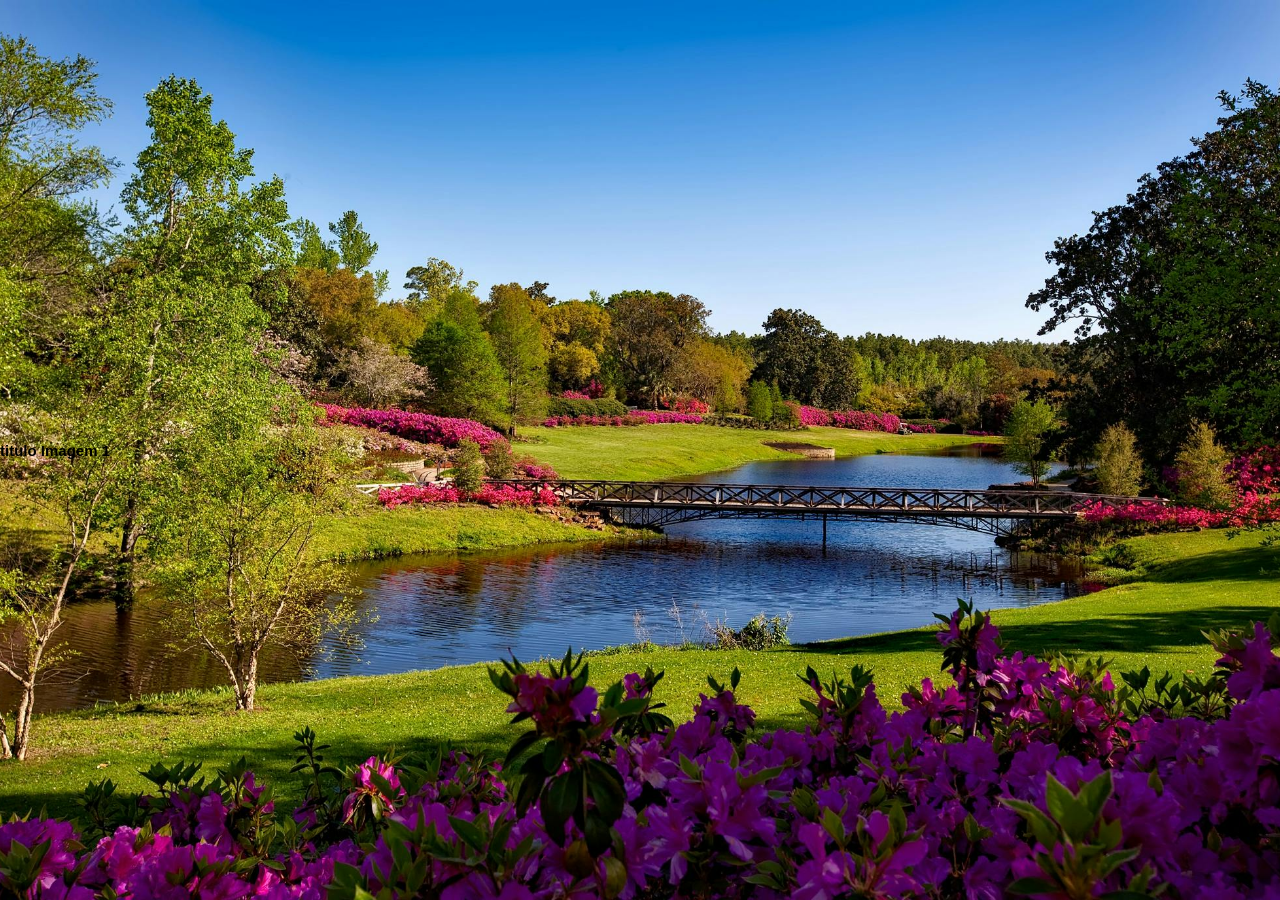
==== index.html @ f1654d4d "primeiras configs" ====
<!doctype html>
<html lang="pt-br">
    <head>
        <meta charset="UTF-8"/>
        <meta name="viewport" content="width=device-width, initial-scale=1.0" />
        <title>slide e arcodeão projeto</title>

        <link rel="stylesheet" href="./src/css/reset.css" />
        <link rel="stylesheet" href="./src/css/style.css" />
    </head>

    <body>
        <div class="imagens-slider">
            <a href="#" id="back-arrow" class="back-arrow opacity" alt="back arrow">
                <img class="arrow-img" src="./src/imagens/arrow.png"/>
            </a>

            <div class="slide slide-spring show">
                    <h2 class="title"> titulo Imagem 1</h2>
            </div>

            <div class="slide slide-summer">
                    <h2 class="title"> titulo Imagem 2</h2>
            </div>

            <div class="slide slide-autumn">
                    <h2 class="title"> titulo Imagem 3</h2>
            </div>

            <div class="slide slide-winter">
                <h2 class="title"> titulo Imagem 4</h2>
            </div>

            <a href="#" id="forward-arrow" class="forward-arrow opacity" alt="forward arrow">
                <img class="arrow-img" src="./src/imagens/arrow.png"/>
            </a>
        </div>

        <script type="texr/javascript" src="./src/js/app.js"></script>

    </body>
</html>
---- src/css/style.css ----
.imagens-slider{
    position: relative;
    height: 100vh;
    display:flex;
    align-items: center;
}

.imagens-slider .slide{
    background-repeat: no-repeat;
    background-size: cover;
    background-position: center;
    width: 100%;
    height: 100%;
    position: absolute;
    opacity: 0;
    transition: 0.5s ease-out;
    display:flex;
    align-items: center;
}

.imagens-slider .slide.show{
    opacity: 1;
}

.slide-spring{
    background-image: url(../imagens/spring.jpg);
}

.slide-autumn{
    background-image: url(../imagens/autumn.jpg);
}

.slide-summer{
    background-image: url(../imagens/summer.jpg);
}

.slide-winter{
    background-image: url(../imagens/winter.jpg);
}
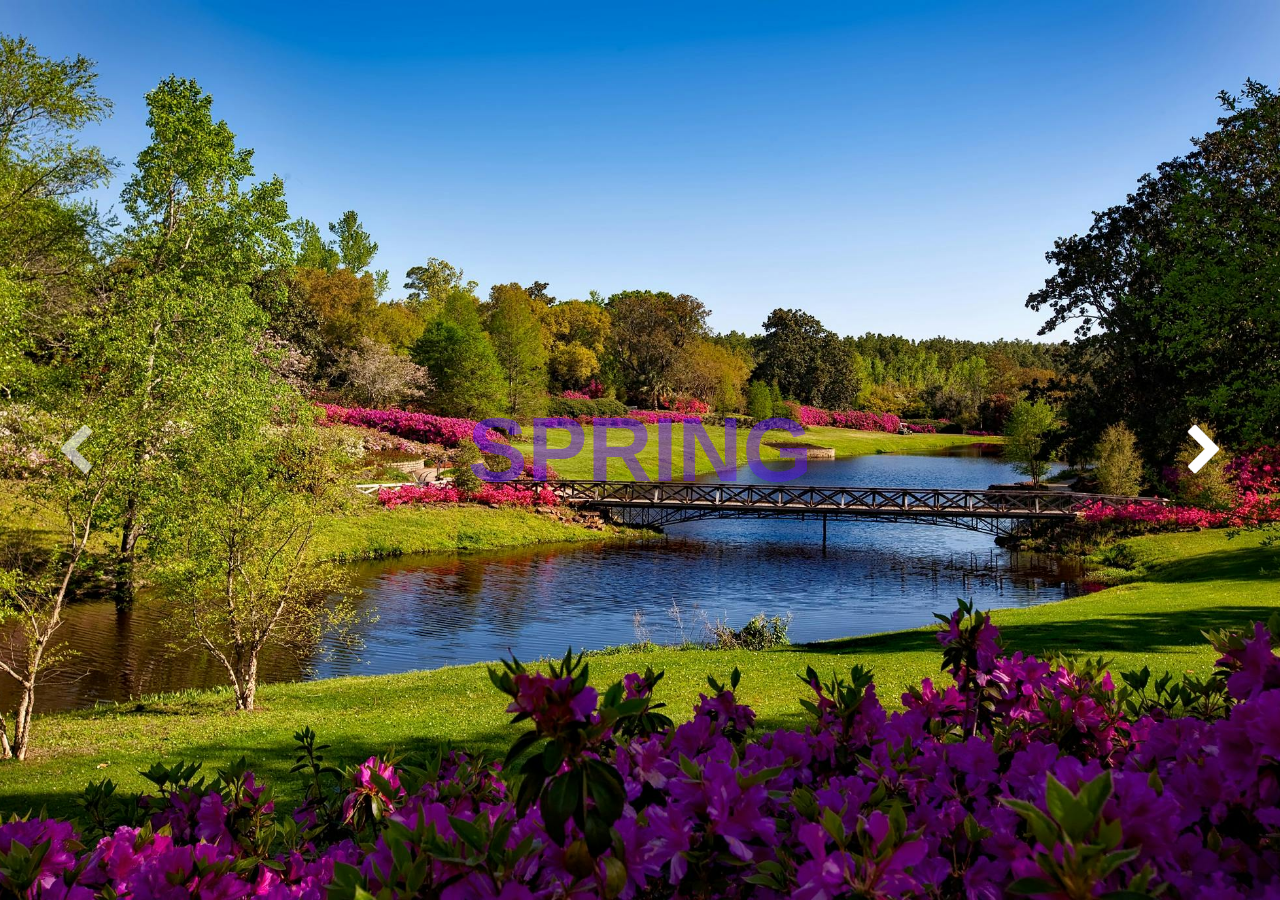
==== commit 11224199: "funcao slide funcionando" ====
--- a/index.html
+++ b/index.html
@@ -12,31 +12,31 @@
     <body>
         <div class="imagens-slider">
             <a href="#" id="back-arrow" class="back-arrow opacity" alt="back arrow">
-                <img class="arrow-img" src="./src/imagens/arrow.png"/>
+                <img class="arrow-img" src="./src/icons/arrow.png"/>
             </a>
 
             <div class="slide slide-spring show">
-                    <h2 class="title"> titulo Imagem 1</h2>
+                    <h2 class="title"> SPRING </h2>
             </div>
 
             <div class="slide slide-summer">
-                    <h2 class="title"> titulo Imagem 2</h2>
+                    <h2 class="title"> SUMMER </h2>
             </div>
 
             <div class="slide slide-autumn">
-                    <h2 class="title"> titulo Imagem 3</h2>
+                    <h2 class="title"> AUTUMN </h2>
             </div>
 
             <div class="slide slide-winter">
-                <h2 class="title"> titulo Imagem 4</h2>
+                <h2 class="title"> WINTER </h2>
             </div>
 
-            <a href="#" id="forward-arrow" class="forward-arrow opacity" alt="forward arrow">
-                <img class="arrow-img" src="./src/imagens/arrow.png"/>
+            <a href="#" id="forward-arrow" class="forward-arrow" alt="forward arrow">
+                <img class="arrow-img" src="./src/icons/arrow.png"/>
             </a>
         </div>
 
-        <script type="texr/javascript" src="./src/js/app.js"></script>
+        <script type="text/javascript" src="./src/js/app.js"></script>
 
     </body>
 </html>
--- a/src/css/style.css
+++ b/src/css/style.css
@@ -16,6 +16,7 @@
     transition: 0.5s ease-out;
     display:flex;
     align-items: center;
+    justify-content: center;
 }
 
 .imagens-slider .slide.show{
@@ -36,4 +37,35 @@
 
 .slide-winter{
     background-image: url(../imagens/winter.jpg);
+}
+
+.back-arrow, .forward-arrow{
+    position: absolute;
+    z-index: 1;
+}
+
+.back-arrow{
+    left: 4%;
+    transform: rotateY(180deg);
+    color: white;
+}
+
+.forward-arrow{
+    right: 4%;
+}
+
+.back-arrow .arrow-img, .forward-arrow .arrow-img{
+    width:50px;
+    height:50px;
+}
+
+.opacity{
+    opacity: 0.6;
+    cursor: default;
+}
+
+h2{
+    text-align: center;
+    color: #51F7 ;
+    font-size: 90px;
 }
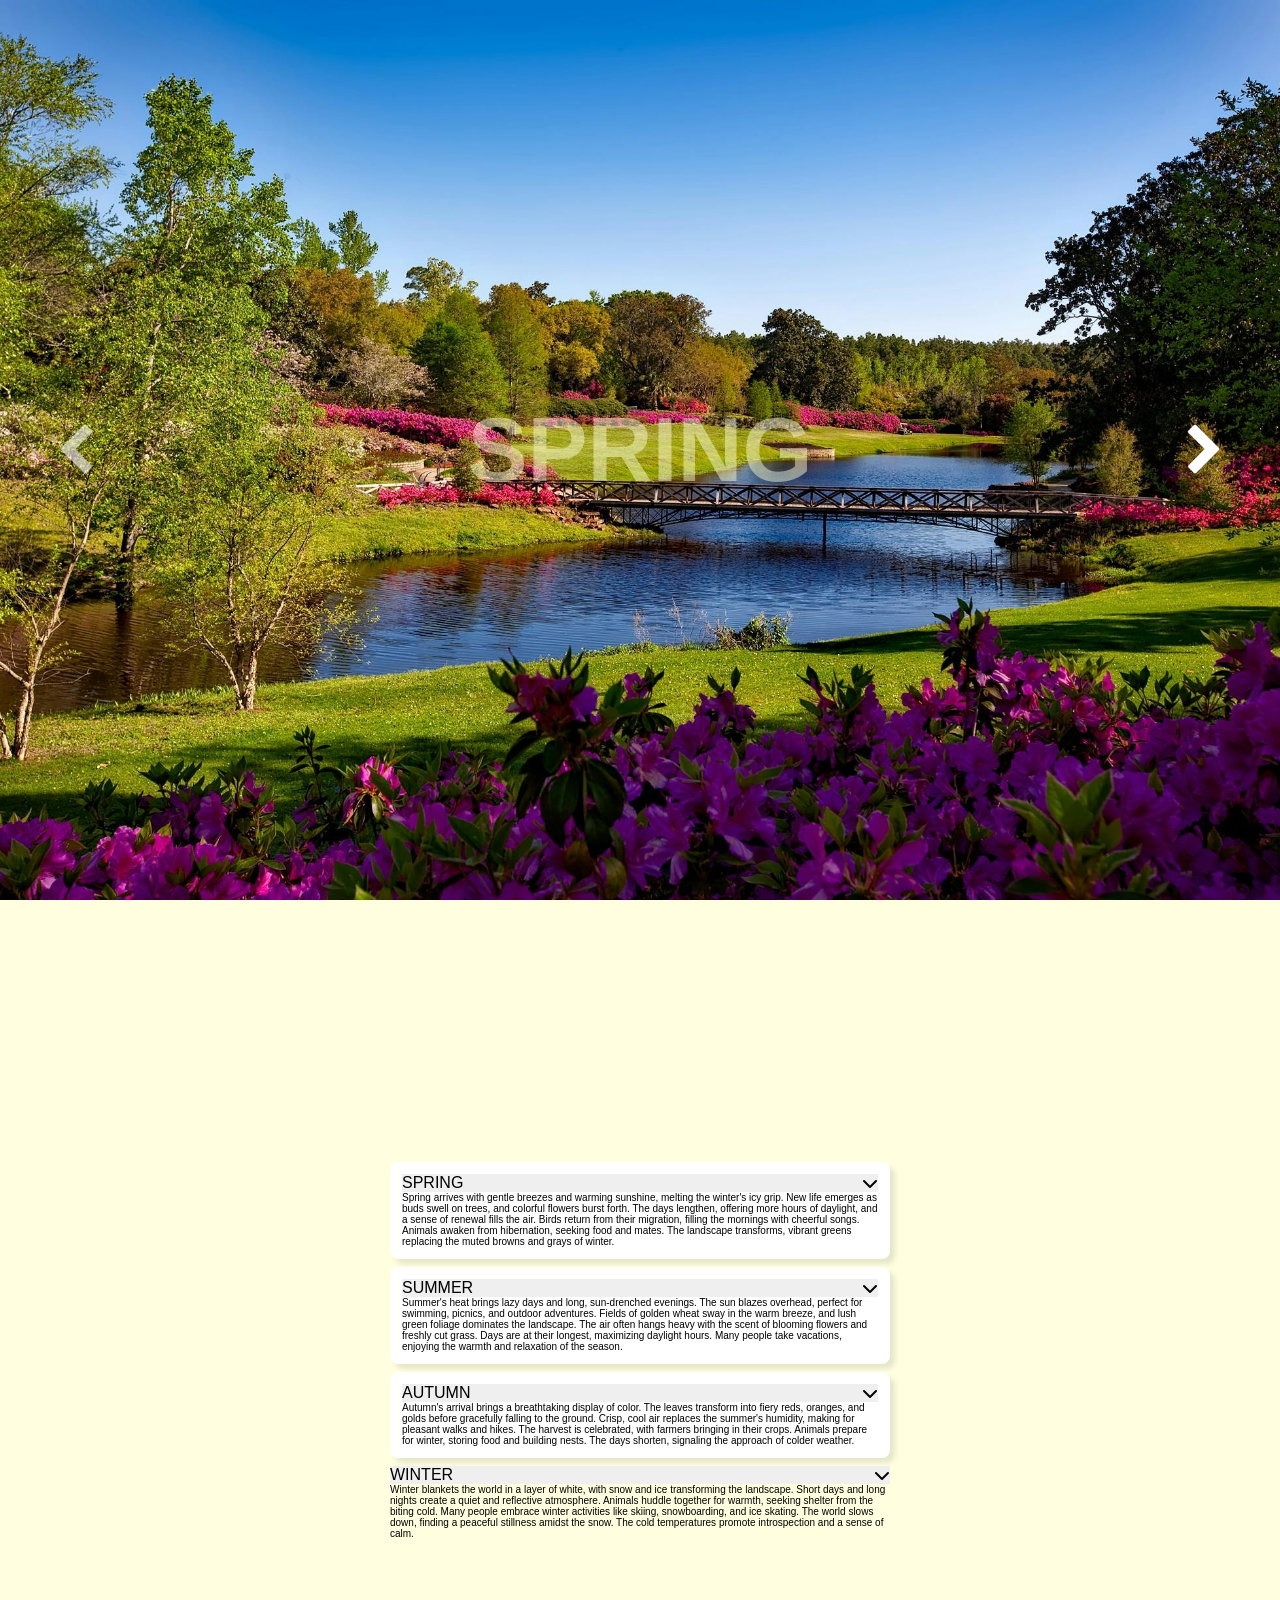
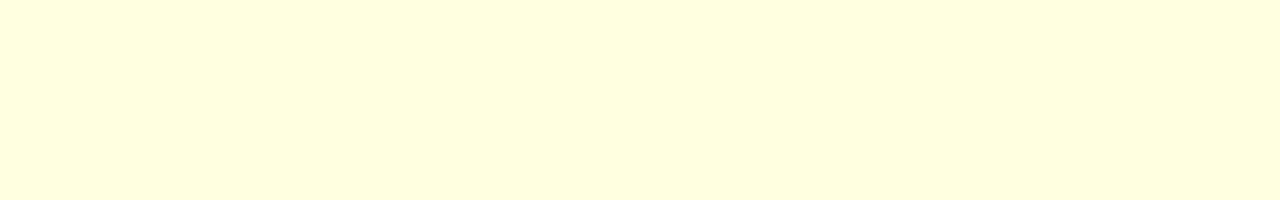
==== commit bc2be607: "arcodeao html e css" ====
--- a/index.html
+++ b/index.html
@@ -4,6 +4,7 @@
         <meta charset="UTF-8"/>
         <meta name="viewport" content="width=device-width, initial-scale=1.0" />
         <title>slide e arcodeão projeto</title>
+        <link rel="stylesheet" href="https://cdnjs.cloudflare.com/ajax/libs/font-awesome/6.7.2/css/all.min.css" integrity="sha512-Evv84Mr4kqVGRNSgIGL/F/aIDqQb7xQ2vcrdIwxfjThSH8CSR7PBEakCr51Ck+w+/U6swU2Im1vVX0SVk9ABhg==" crossorigin="anonymous" referrerpolicy="no-referrer" />
 
         <link rel="stylesheet" href="./src/css/reset.css" />
         <link rel="stylesheet" href="./src/css/style.css" />
@@ -16,19 +17,19 @@
             </a>
 
             <div class="slide slide-spring show">
-                    <h2 class="title"> SPRING </h2>
+                    <strong><h2 class="title"> SPRING </h2></strong>
             </div>
 
             <div class="slide slide-summer">
-                    <h2 class="title"> SUMMER </h2>
+                <strong><h2 class="title"> SUMMER </h2></strong>
             </div>
 
             <div class="slide slide-autumn">
-                    <h2 class="title"> AUTUMN </h2>
+                <strong><h2 class="title"> AUTUMN </h2></strong>
             </div>
 
             <div class="slide slide-winter">
-                <h2 class="title"> WINTER </h2>
+                <strong><h2 class="title"> WINTER </h2></strong>
             </div>
 
             <a href="#" id="forward-arrow" class="forward-arrow" alt="forward arrow">
@@ -36,6 +37,56 @@
             </a>
         </div>
 
+        <section>
+        <div id="container">
+            <div class="accordion">
+                <button class="accordion-header">
+                    <span> SPRING </span>
+                    <i class="fa-solid fa-chevron-down"></i>
+                </button>
+
+                <div class="accodion-body">
+                    <p>Spring arrives with gentle breezes and warming sunshine, melting the winter's icy grip. New life emerges as buds swell on trees, and colorful flowers burst forth. The days lengthen, offering more hours of daylight, and a sense of renewal fills the air. Birds return from their migration, filling the mornings with cheerful songs. Animals awaken from hibernation, seeking food and mates. The landscape transforms, vibrant greens replacing the muted browns and grays of winter.</p>
+                </div>
+            </div>
+        
+            <div class="accordion">
+                <button class="accordion-header">
+                    <span> SUMMER </span>
+                    <i class="fa-solid fa-chevron-down"></i>
+                </button>
+
+                <div class="accodion-body">
+                    <p> Summer's heat brings lazy days and long, sun-drenched evenings. The sun blazes overhead, perfect for swimming, picnics, and outdoor adventures. Fields of golden wheat sway in the warm breeze, and lush green foliage dominates the landscape. The air often hangs heavy with the scent of blooming flowers and freshly cut grass. Days are at their longest, maximizing daylight hours. Many people take vacations, enjoying the warmth and relaxation of the season.</p>
+                </div>
+            </div>
+
+            <div class="accordion">
+                <button class="accordion-header">
+                    <span> AUTUMN </span>
+                    <i class="fa-solid fa-chevron-down"></i>
+                </button>
+
+                <div class="accodion-body">
+                    <p>
+                        Autumn's arrival brings a breathtaking display of color. The leaves transform into fiery reds, oranges, and golds before gracefully falling to the ground. Crisp, cool air replaces the summer's humidity, making for pleasant walks and hikes. The harvest is celebrated, with farmers bringing in their crops. Animals prepare for winter, storing food and building nests. The days shorten, signaling the approach of colder weather.
+                    </p>
+                </div>
+            </div>
+
+            <div class="arccordion">
+                <button class="accordion-header">
+                    <span> WINTER </span>
+                    <i class="fa-solid fa-chevron-down"></i>
+                </button>
+
+                <div class="accodion-body">
+                    <p>Winter blankets the world in a layer of white, with snow and ice transforming the landscape. Short days and long nights create a quiet and reflective atmosphere. Animals huddle together for warmth, seeking shelter from the biting cold. Many people embrace winter activities like skiing, snowboarding, and ice skating. The world slows down, finding a peaceful stillness amidst the snow. The cold temperatures promote introspection and a sense of calm.</p>
+                </div>
+            </div>
+        </div>
+    </section>
+
         <script type="text/javascript" src="./src/js/app.js"></script>
 
     </body>
--- a/src/css/style.css
+++ b/src/css/style.css
@@ -66,6 +66,58 @@
 
 h2{
     text-align: center;
-    color: #51F7 ;
+    color: #ffd7;
     font-size: 90px;
+}
+
+.slide-winter h2{
+    color: #0096ff;
+    opacity: 0.5;
+}
+
+section{
+    height: 100vh;
+    display: flex;
+    align-items: center;
+    justify-content: center;
+    background-color: #ffffe0; 
+}
+
+#container{
+    display: flex;
+    flex-direction: column;
+    gap: 8px;
+    width: 500px;
+}
+
+.accordion{
+    background-color: #fff;
+    border-radius: 8px;
+    padding: 12px;
+    cursor: pointer;
+    box-shadow: 5px 5px 5px rgba(0, 0, 0, 0.1);
+}
+
+.accordion-header{
+    width: 100%;
+    border: none;
+    background-color: trasparent;
+    display: flex;
+    align-items: center;
+    justify-content: space-between;
+    font-size: 16px;
+    cursor: pointer;
+}
+
+.accordion-body{
+    color: #444;
+    font-size: 14px;
+    padding: 5px 0px;
+    opacity: 0;
+    height: 0;
+}
+
+.accordion-body.active{
+    height: 100%;
+    opacity: 1;
 }
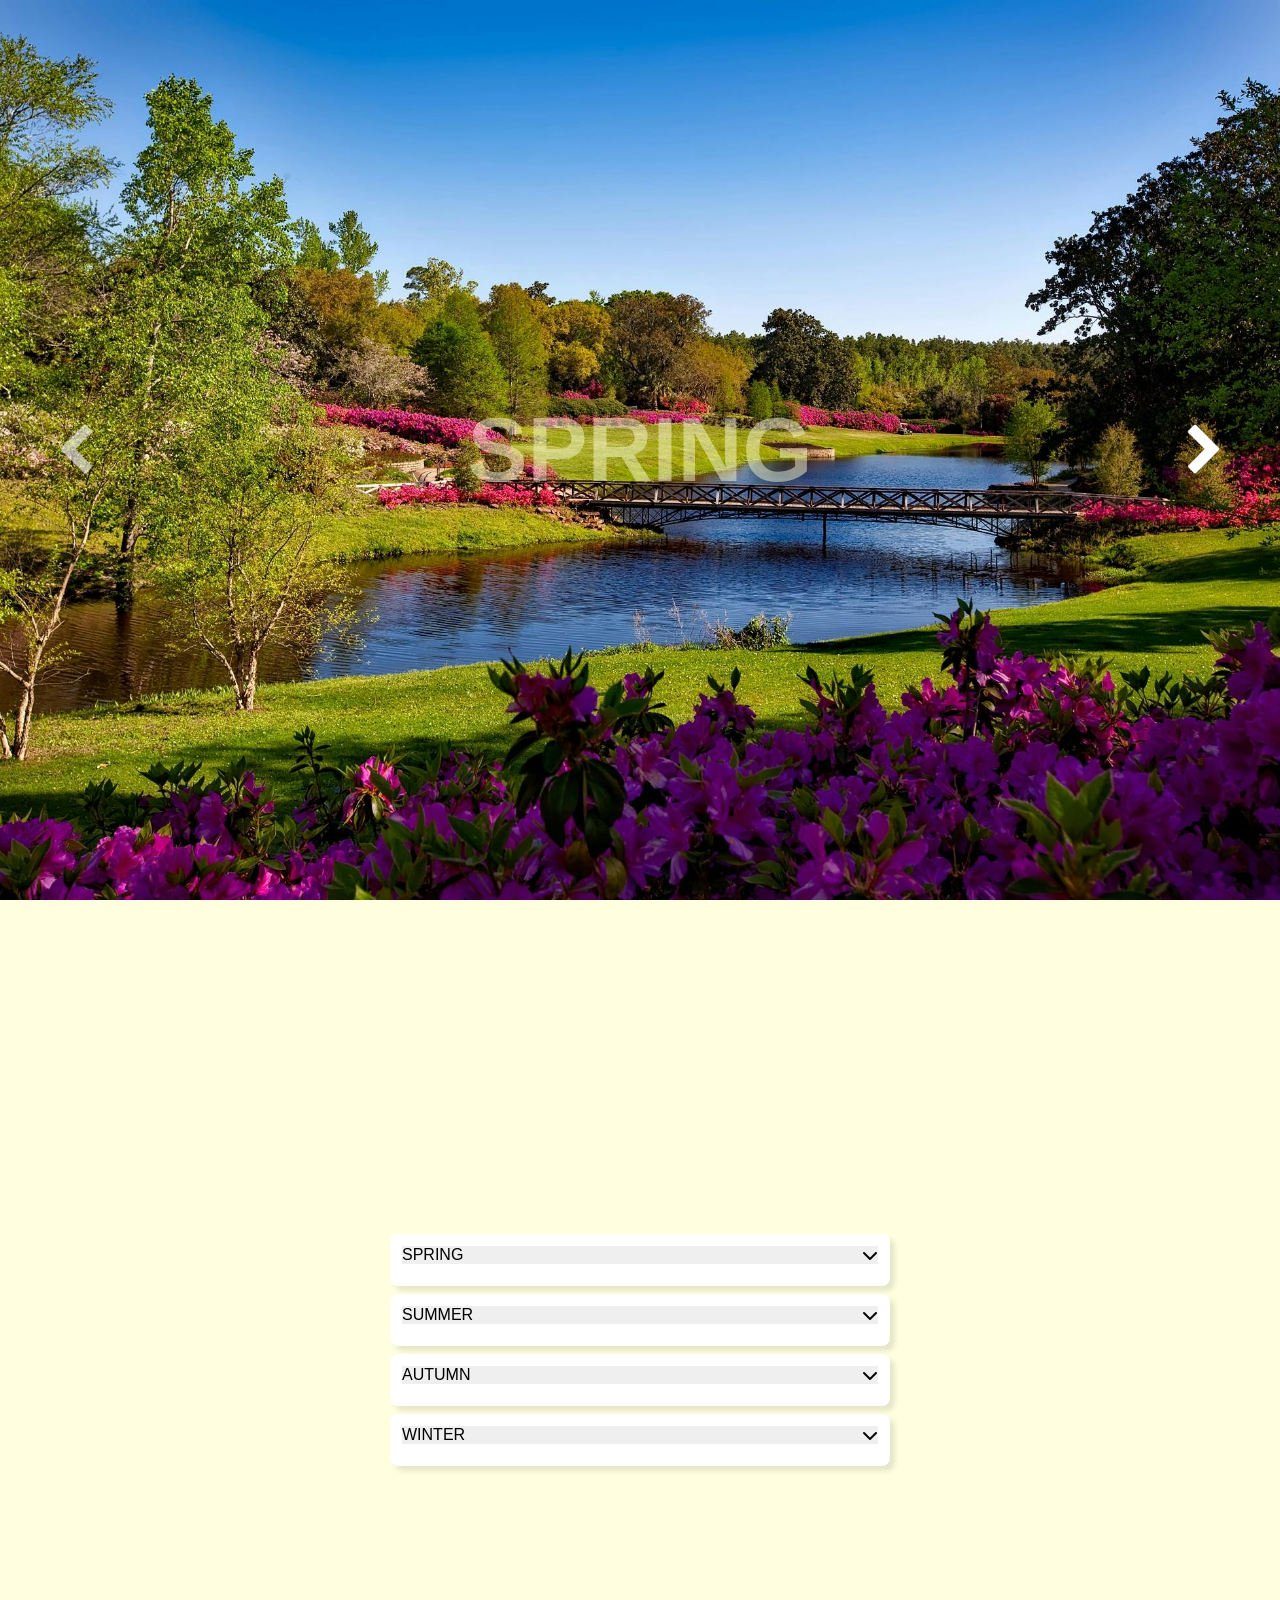
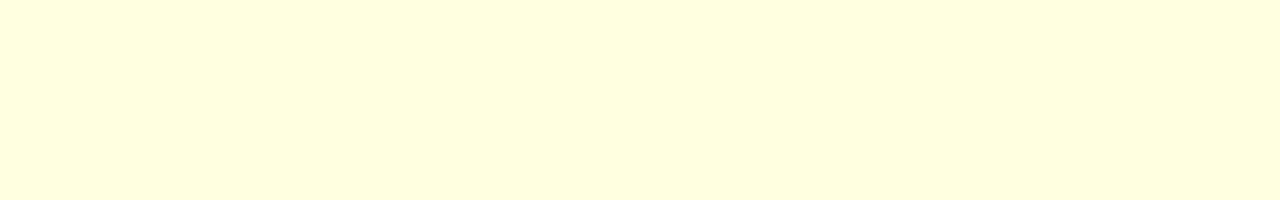
==== commit 4670a761: "escondendo body arcodeao" ====
--- a/index.html
+++ b/index.html
@@ -45,7 +45,7 @@
                     <i class="fa-solid fa-chevron-down"></i>
                 </button>
 
-                <div class="accodion-body">
+                <div class="accordion-body">
                     <p>Spring arrives with gentle breezes and warming sunshine, melting the winter's icy grip. New life emerges as buds swell on trees, and colorful flowers burst forth. The days lengthen, offering more hours of daylight, and a sense of renewal fills the air. Birds return from their migration, filling the mornings with cheerful songs. Animals awaken from hibernation, seeking food and mates. The landscape transforms, vibrant greens replacing the muted browns and grays of winter.</p>
                 </div>
             </div>
@@ -56,7 +56,7 @@
                     <i class="fa-solid fa-chevron-down"></i>
                 </button>
 
-                <div class="accodion-body">
+                <div class="accordion-body">
                     <p> Summer's heat brings lazy days and long, sun-drenched evenings. The sun blazes overhead, perfect for swimming, picnics, and outdoor adventures. Fields of golden wheat sway in the warm breeze, and lush green foliage dominates the landscape. The air often hangs heavy with the scent of blooming flowers and freshly cut grass. Days are at their longest, maximizing daylight hours. Many people take vacations, enjoying the warmth and relaxation of the season.</p>
                 </div>
             </div>
@@ -67,20 +67,20 @@
                     <i class="fa-solid fa-chevron-down"></i>
                 </button>
 
-                <div class="accodion-body">
+                <div class="accordion-body">
                     <p>
                         Autumn's arrival brings a breathtaking display of color. The leaves transform into fiery reds, oranges, and golds before gracefully falling to the ground. Crisp, cool air replaces the summer's humidity, making for pleasant walks and hikes. The harvest is celebrated, with farmers bringing in their crops. Animals prepare for winter, storing food and building nests. The days shorten, signaling the approach of colder weather.
                     </p>
                 </div>
             </div>
 
-            <div class="arccordion">
+            <div class="accordion">
                 <button class="accordion-header">
                     <span> WINTER </span>
                     <i class="fa-solid fa-chevron-down"></i>
                 </button>
 
-                <div class="accodion-body">
+                <div class="accordion-body">
                     <p>Winter blankets the world in a layer of white, with snow and ice transforming the landscape. Short days and long nights create a quiet and reflective atmosphere. Animals huddle together for warmth, seeking shelter from the biting cold. Many people embrace winter activities like skiing, snowboarding, and ice skating. The world slows down, finding a peaceful stillness amidst the snow. The cold temperatures promote introspection and a sense of calm.</p>
                 </div>
             </div>
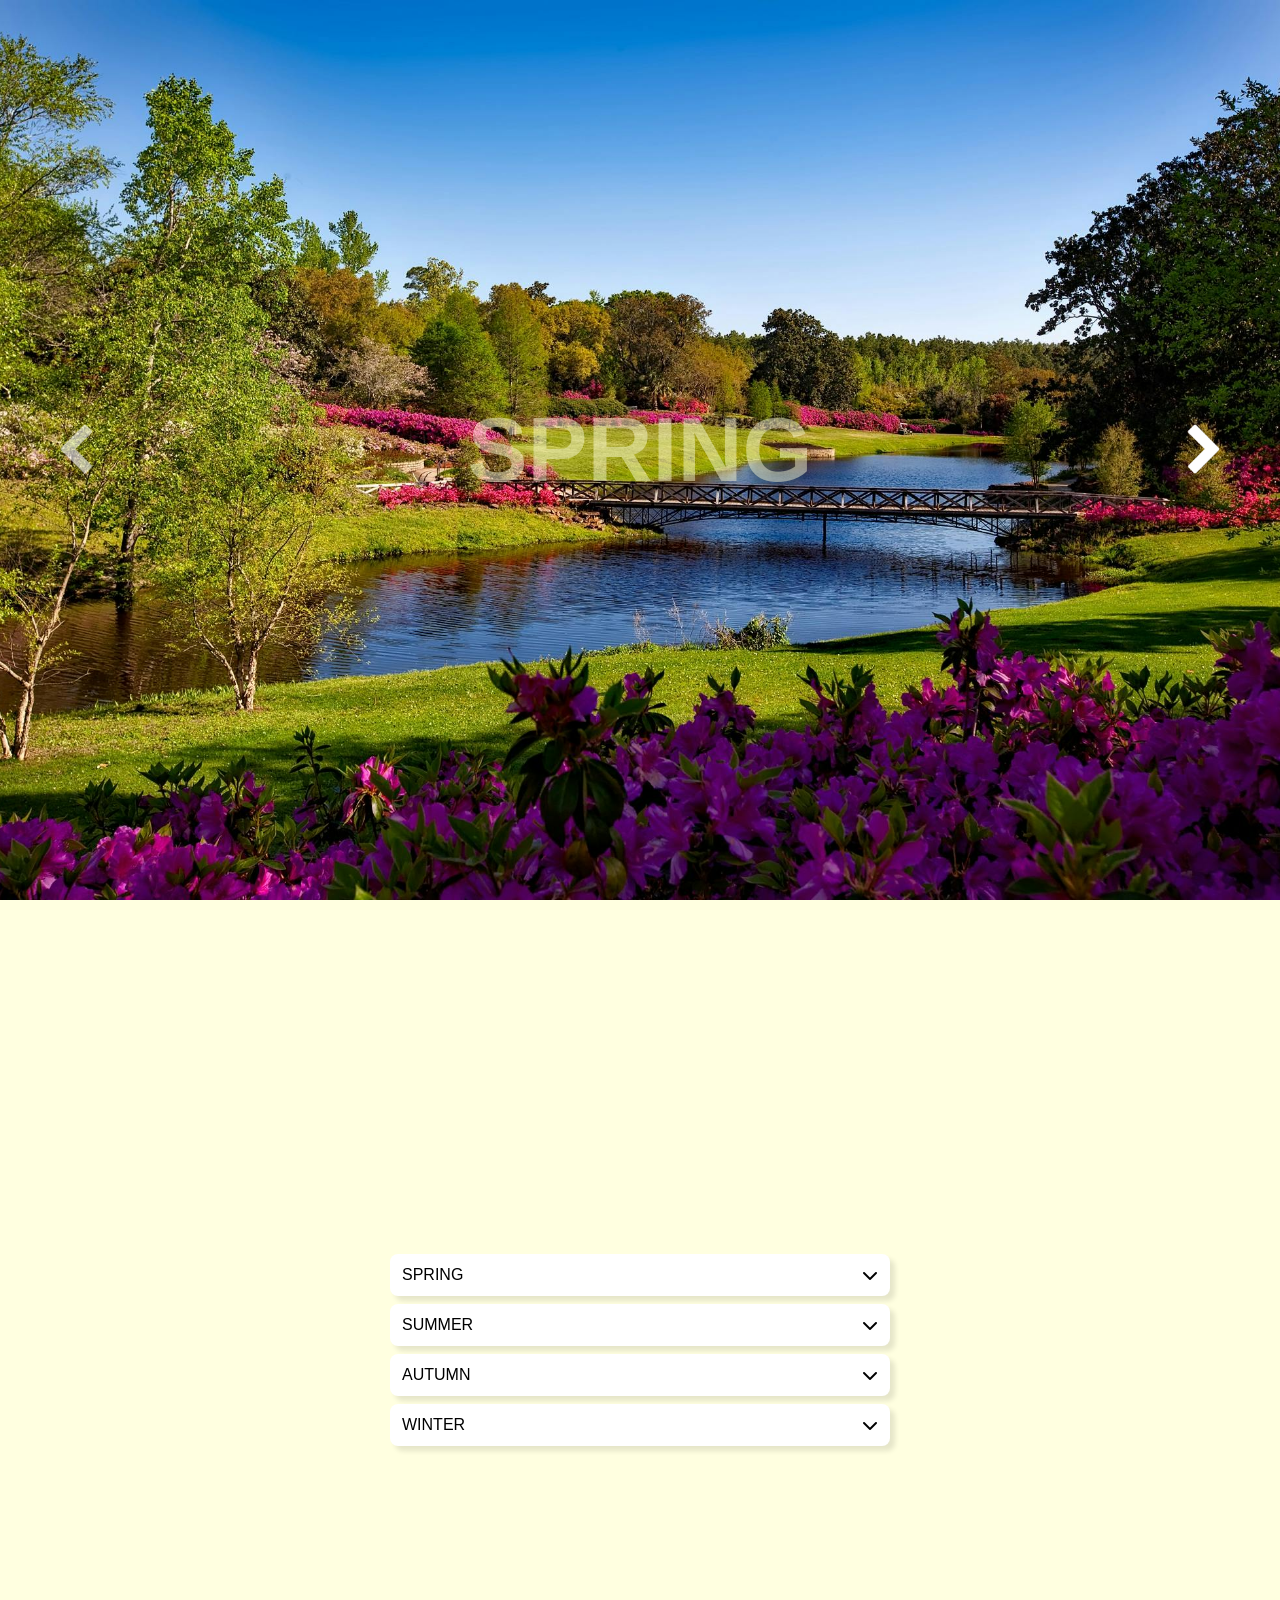
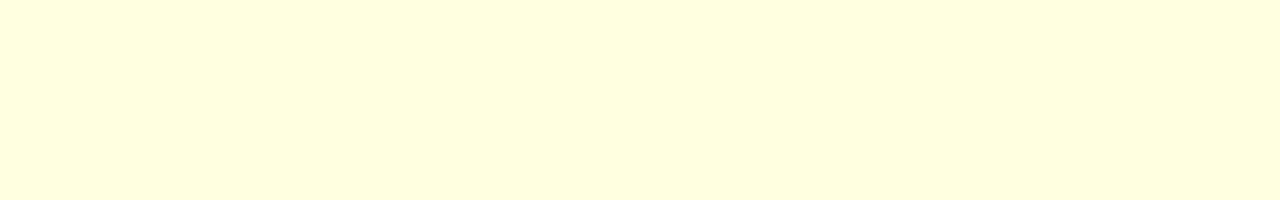
==== commit 91eb44e3: "arcodeao funcionando" ====
--- a/index.html
+++ b/index.html
@@ -1,93 +1,93 @@
-<!doctype html>
-<html lang="pt-br">
-    <head>
-        <meta charset="UTF-8"/>
-        <meta name="viewport" content="width=device-width, initial-scale=1.0" />
-        <title>slide e arcodeão projeto</title>
-        <link rel="stylesheet" href="https://cdnjs.cloudflare.com/ajax/libs/font-awesome/6.7.2/css/all.min.css" integrity="sha512-Evv84Mr4kqVGRNSgIGL/F/aIDqQb7xQ2vcrdIwxfjThSH8CSR7PBEakCr51Ck+w+/U6swU2Im1vVX0SVk9ABhg==" crossorigin="anonymous" referrerpolicy="no-referrer" />
-
-        <link rel="stylesheet" href="./src/css/reset.css" />
-        <link rel="stylesheet" href="./src/css/style.css" />
-    </head>
-
-    <body>
-        <div class="imagens-slider">
-            <a href="#" id="back-arrow" class="back-arrow opacity" alt="back arrow">
-                <img class="arrow-img" src="./src/icons/arrow.png"/>
-            </a>
-
-            <div class="slide slide-spring show">
-                    <strong><h2 class="title"> SPRING </h2></strong>
-            </div>
-
-            <div class="slide slide-summer">
-                <strong><h2 class="title"> SUMMER </h2></strong>
-            </div>
-
-            <div class="slide slide-autumn">
-                <strong><h2 class="title"> AUTUMN </h2></strong>
-            </div>
-
-            <div class="slide slide-winter">
-                <strong><h2 class="title"> WINTER </h2></strong>
-            </div>
-
-            <a href="#" id="forward-arrow" class="forward-arrow" alt="forward arrow">
-                <img class="arrow-img" src="./src/icons/arrow.png"/>
-            </a>
-        </div>
-
-        <section>
-        <div id="container">
-            <div class="accordion">
-                <button class="accordion-header">
-                    <span> SPRING </span>
-                    <i class="fa-solid fa-chevron-down"></i>
-                </button>
-
-                <div class="accordion-body">
-                    <p>Spring arrives with gentle breezes and warming sunshine, melting the winter's icy grip. New life emerges as buds swell on trees, and colorful flowers burst forth. The days lengthen, offering more hours of daylight, and a sense of renewal fills the air. Birds return from their migration, filling the mornings with cheerful songs. Animals awaken from hibernation, seeking food and mates. The landscape transforms, vibrant greens replacing the muted browns and grays of winter.</p>
-                </div>
-            </div>
-        
-            <div class="accordion">
-                <button class="accordion-header">
-                    <span> SUMMER </span>
-                    <i class="fa-solid fa-chevron-down"></i>
-                </button>
-
-                <div class="accordion-body">
-                    <p> Summer's heat brings lazy days and long, sun-drenched evenings. The sun blazes overhead, perfect for swimming, picnics, and outdoor adventures. Fields of golden wheat sway in the warm breeze, and lush green foliage dominates the landscape. The air often hangs heavy with the scent of blooming flowers and freshly cut grass. Days are at their longest, maximizing daylight hours. Many people take vacations, enjoying the warmth and relaxation of the season.</p>
-                </div>
-            </div>
-
-            <div class="accordion">
-                <button class="accordion-header">
-                    <span> AUTUMN </span>
-                    <i class="fa-solid fa-chevron-down"></i>
-                </button>
-
-                <div class="accordion-body">
-                    <p>
-                        Autumn's arrival brings a breathtaking display of color. The leaves transform into fiery reds, oranges, and golds before gracefully falling to the ground. Crisp, cool air replaces the summer's humidity, making for pleasant walks and hikes. The harvest is celebrated, with farmers bringing in their crops. Animals prepare for winter, storing food and building nests. The days shorten, signaling the approach of colder weather.
-                    </p>
-                </div>
-            </div>
-
-            <div class="accordion">
-                <button class="accordion-header">
-                    <span> WINTER </span>
-                    <i class="fa-solid fa-chevron-down"></i>
-                </button>
-
-                <div class="accordion-body">
-                    <p>Winter blankets the world in a layer of white, with snow and ice transforming the landscape. Short days and long nights create a quiet and reflective atmosphere. Animals huddle together for warmth, seeking shelter from the biting cold. Many people embrace winter activities like skiing, snowboarding, and ice skating. The world slows down, finding a peaceful stillness amidst the snow. The cold temperatures promote introspection and a sense of calm.</p>
-                </div>
-            </div>
-        </div>
-    </section>
-
-        <script type="text/javascript" src="./src/js/app.js"></script>
-
-    </body>
+<!doctype html>
+<html lang="pt-br">
+    <head>
+        <meta charset="UTF-8"/>
+        <meta name="viewport" content="width=device-width, initial-scale=1.0" />
+        <title>slide e arcodeão projeto</title>
+        <link rel="stylesheet" href="https://cdnjs.cloudflare.com/ajax/libs/font-awesome/6.7.2/css/all.min.css" integrity="sha512-Evv84Mr4kqVGRNSgIGL/F/aIDqQb7xQ2vcrdIwxfjThSH8CSR7PBEakCr51Ck+w+/U6swU2Im1vVX0SVk9ABhg==" crossorigin="anonymous" referrerpolicy="no-referrer" />
+
+        <link rel="stylesheet" href="./src/css/reset.css" />
+        <link rel="stylesheet" href="./src/css/style.css" />
+    </head>
+
+    <body>
+        <div class="imagens-slider">
+            <a href="#" id="back-arrow" class="back-arrow opacity" alt="back arrow">
+                <img class="arrow-img" src="./src/icons/arrow.png"/>
+            </a>
+
+            <div class="slide slide-spring show">
+                    <strong><h2 class="title"> SPRING </h2></strong>
+            </div>
+
+            <div class="slide slide-summer">
+                <strong><h2 class="title"> SUMMER </h2></strong>
+            </div>
+
+            <div class="slide slide-autumn">
+                <strong><h2 class="title"> AUTUMN </h2></strong>
+            </div>
+
+            <div class="slide slide-winter">
+                <strong><h2 class="title"> WINTER </h2></strong>
+            </div>
+
+            <a href="#" id="forward-arrow" class="forward-arrow" alt="forward arrow">
+                <img class="arrow-img" src="./src/icons/arrow.png"/>
+            </a>
+        </div>
+
+        <section>
+        <div id="container">
+            <div class="accordion">
+                <button class="accordion-header">
+                    <span> SPRING </span>
+                    <i class="fa-solid fa-chevron-down arrow"></i>
+                </button>
+
+                <div class="accordion-body">
+                    <p>Spring arrives with gentle breezes and warming sunshine, melting the winter's icy grip. New life emerges as buds swell on trees, and colorful flowers burst forth. The days lengthen, offering more hours of daylight, and a sense of renewal fills the air. Birds return from their migration, filling the mornings with cheerful songs. Animals awaken from hibernation, seeking food and mates. The landscape transforms, vibrant greens replacing the muted browns and grays of winter.</p>
+                </div>
+            </div>
+        
+            <div class="accordion">
+                <button class="accordion-header">
+                    <span> SUMMER </span>
+                    <i class="fa-solid fa-chevron-down arrow-down"></i>
+                </button>
+
+                <div class="accordion-body">
+                    <p> Summer's heat brings lazy days and long, sun-drenched evenings. The sun blazes overhead, perfect for swimming, picnics, and outdoor adventures. Fields of golden wheat sway in the warm breeze, and lush green foliage dominates the landscape. The air often hangs heavy with the scent of blooming flowers and freshly cut grass. Days are at their longest, maximizing daylight hours. Many people take vacations, enjoying the warmth and relaxation of the season.</p>
+                </div>
+            </div>
+
+            <div class="accordion">
+                <button class="accordion-header">
+                    <span> AUTUMN </span>
+                    <i class="fa-solid fa-chevron-down arrow-down"></i>
+                </button>
+
+                <div class="accordion-body">
+                    <p>
+                        Autumn's arrival brings a breathtaking display of color. The leaves transform into fiery reds, oranges, and golds before gracefully falling to the ground. Crisp, cool air replaces the summer's humidity, making for pleasant walks and hikes. The harvest is celebrated, with farmers bringing in their crops. Animals prepare for winter, storing food and building nests. The days shorten, signaling the approach of colder weather.
+                    </p>
+                </div>
+            </div>
+
+            <div class="accordion">
+                <button class="accordion-header">
+                    <span> WINTER </span>
+                    <i class="fa-solid fa-chevron-down arrow-down"></i>
+                </button>
+
+                <div class="accordion-body">
+                    <p>Winter blankets the world in a layer of white, with snow and ice transforming the landscape. Short days and long nights create a quiet and reflective atmosphere. Animals huddle together for warmth, seeking shelter from the biting cold. Many people embrace winter activities like skiing, snowboarding, and ice skating. The world slows down, finding a peaceful stillness amidst the snow. The cold temperatures promote introspection and a sense of calm.</p>
+                </div>
+            </div>
+        </div>
+    </section>
+
+        <script type="text/javascript" src="./src/js/app.js"></script>
+        <script type="text/javascript" src="./src/js/accordion.js"></script>
+    </body>
 </html>
--- a/src/css/style.css
+++ b/src/css/style.css
@@ -1,123 +1,133 @@
-.imagens-slider{
-    position: relative;
-    height: 100vh;
-    display:flex;
-    align-items: center;
-}
-
-.imagens-slider .slide{
-    background-repeat: no-repeat;
-    background-size: cover;
-    background-position: center;
-    width: 100%;
-    height: 100%;
-    position: absolute;
-    opacity: 0;
-    transition: 0.5s ease-out;
-    display:flex;
-    align-items: center;
-    justify-content: center;
-}
-
-.imagens-slider .slide.show{
-    opacity: 1;
-}
-
-.slide-spring{
-    background-image: url(../imagens/spring.jpg);
-}
-
-.slide-autumn{
-    background-image: url(../imagens/autumn.jpg);
-}
-
-.slide-summer{
-    background-image: url(../imagens/summer.jpg);
-}
-
-.slide-winter{
-    background-image: url(../imagens/winter.jpg);
-}
-
-.back-arrow, .forward-arrow{
-    position: absolute;
-    z-index: 1;
-}
-
-.back-arrow{
-    left: 4%;
-    transform: rotateY(180deg);
-    color: white;
-}
-
-.forward-arrow{
-    right: 4%;
-}
-
-.back-arrow .arrow-img, .forward-arrow .arrow-img{
-    width:50px;
-    height:50px;
-}
-
-.opacity{
-    opacity: 0.6;
-    cursor: default;
-}
-
-h2{
-    text-align: center;
-    color: #ffd7;
-    font-size: 90px;
-}
-
-.slide-winter h2{
-    color: #0096ff;
-    opacity: 0.5;
-}
-
-section{
-    height: 100vh;
-    display: flex;
-    align-items: center;
-    justify-content: center;
-    background-color: #ffffe0; 
-}
-
-#container{
-    display: flex;
-    flex-direction: column;
-    gap: 8px;
-    width: 500px;
-}
-
-.accordion{
-    background-color: #fff;
-    border-radius: 8px;
-    padding: 12px;
-    cursor: pointer;
-    box-shadow: 5px 5px 5px rgba(0, 0, 0, 0.1);
-}
-
-.accordion-header{
-    width: 100%;
-    border: none;
-    background-color: trasparent;
-    display: flex;
-    align-items: center;
-    justify-content: space-between;
-    font-size: 16px;
-    cursor: pointer;
-}
-
-.accordion-body{
-    color: #444;
-    font-size: 14px;
-    padding: 5px 0px;
-    opacity: 0;
-    height: 0;
-}
-
-.accordion-body.active{
-    height: 100%;
-    opacity: 1;
+.imagens-slider{
+    position: relative;
+    height: 100vh;
+    display:flex;
+    align-items: center;
+}
+
+.imagens-slider .slide{
+    background-repeat: no-repeat;
+    background-size: cover;
+    background-position: center;
+    width: 100%;
+    height: 100%;
+    position: absolute;
+    opacity: 0;
+    transition: 0.5s ease-out;
+    display:flex;
+    align-items: center;
+    justify-content: center;
+}
+
+.imagens-slider .slide.show{
+    opacity: 1;
+}
+
+.slide-spring{
+    background-image: url(../imagens/spring.jpg);
+}
+
+.slide-autumn{
+    background-image: url(../imagens/autumn.jpg);
+}
+
+.slide-summer{
+    background-image: url(../imagens/summer.jpg);
+}
+
+.slide-winter{
+    background-image: url(../imagens/winter.jpg);
+}
+
+.back-arrow, .forward-arrow{
+    position: absolute;
+    z-index: 1;
+}
+
+.back-arrow{
+    left: 4%;
+    transform: rotateY(180deg);
+    color: white;
+}
+
+.forward-arrow{
+    right: 4%;
+}
+
+.back-arrow .arrow-img, .forward-arrow .arrow-img{
+    width:50px;
+    height:50px;
+}
+
+.opacity{
+    opacity: 0.6;
+    cursor: default;
+}
+
+h2{
+    text-align: center;
+    color: #ffd7;
+    font-size: 90px;
+}
+
+.slide-winter h2{
+    color: #0096ff;
+    opacity: 0.5;
+}
+
+section{
+    height: 100vh;
+    display: flex;
+    align-items: center;
+    justify-content: center;
+    background-color: #ffffe0; 
+}
+
+#container{
+    display: flex;
+    flex-direction: column;
+    gap: 8px;
+    width: 500px;
+}
+
+.accordion{
+    background-color: #fff;
+    border-radius: 8px;
+    padding: 12px;
+    cursor: pointer;
+    box-shadow: 5px 5px 5px rgba(0, 0, 0, 0.1);
+}
+
+.accordion-header{
+    width: 100%;
+    border: none;
+    background-color: transparent;
+    display: flex;
+    align-items: center;
+    justify-content: space-between;
+    font-size: 16px;
+    cursor: pointer;
+}
+
+.accordion-body{
+    color: #444;
+    font-size: 14px;
+    opacity: 0;
+    height: 0;
+    overflow: hidden;
+    transition: opacity .3s;
+}
+
+.accordion-body.active{
+    height: 100%;
+    opacity: 1;
+    padding: 5px 0px;
+}
+
+.arrow-down{
+    transition: transform .2s linear;
+}
+
+.accordion:has(.active) .arrow-down{
+    transform: rotate(180deg);
 }
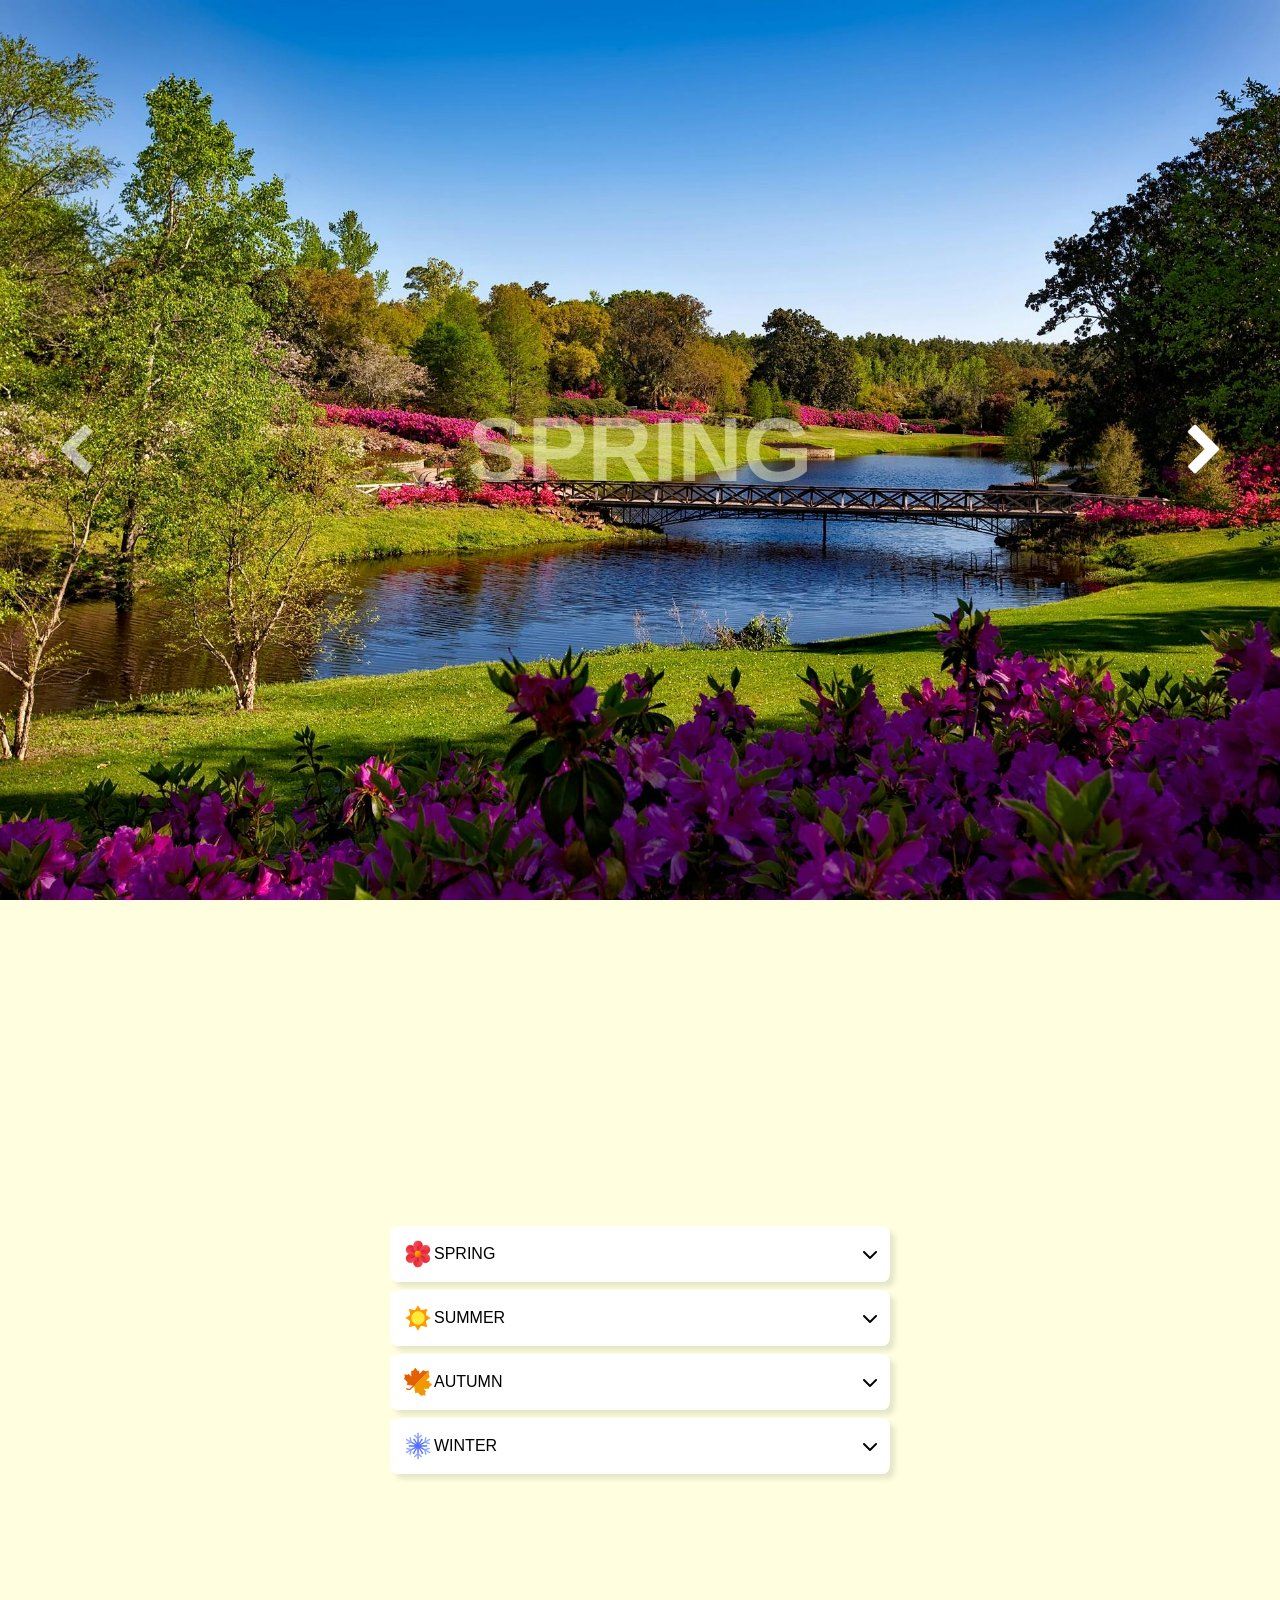
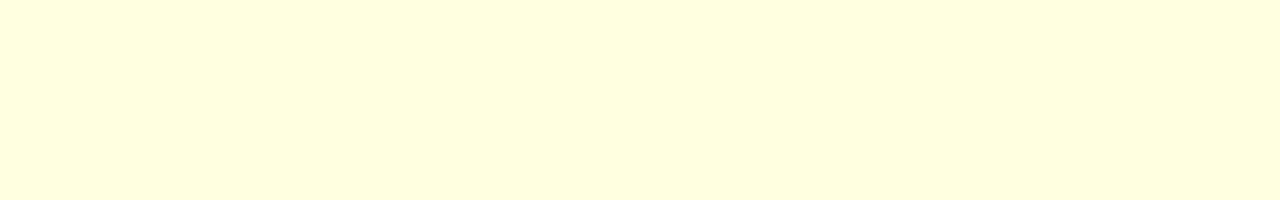
==== commit 678ec2cc: "icones adicionados" ====
--- a/index.html
+++ b/index.html
@@ -41,7 +41,10 @@
         <div id="container">
             <div class="accordion">
                 <button class="accordion-header">
+                    <div class="img-text-container">
+                    <img class="icon-season" src="./src/icons/icons8-primavera-48.png" alt="icone primavera">
                     <span> SPRING </span>
+                    </div>
                     <i class="fa-solid fa-chevron-down arrow"></i>
                 </button>
 
@@ -52,18 +55,24 @@
         
             <div class="accordion">
                 <button class="accordion-header">
+                    <div class="img-text-container">
+                    <img class="icon-season" src="./src/icons/icons8-verão-48.png" alt="icone verão">
                     <span> SUMMER </span>
+                    </div>
                     <i class="fa-solid fa-chevron-down arrow-down"></i>
                 </button>
 
                 <div class="accordion-body">
                     <p> Summer's heat brings lazy days and long, sun-drenched evenings. The sun blazes overhead, perfect for swimming, picnics, and outdoor adventures. Fields of golden wheat sway in the warm breeze, and lush green foliage dominates the landscape. The air often hangs heavy with the scent of blooming flowers and freshly cut grass. Days are at their longest, maximizing daylight hours. Many people take vacations, enjoying the warmth and relaxation of the season.</p>
                 </div>
-            </div>
+            </div> 
 
             <div class="accordion">
                 <button class="accordion-header">
+                    <div class="img-text-container">
+                    <img class="icon-season" src="./src/icons/icons8-outono-48.png" alt="icone outono">
                     <span> AUTUMN </span>
+                    </div>
                     <i class="fa-solid fa-chevron-down arrow-down"></i>
                 </button>
 
@@ -76,7 +85,10 @@
 
             <div class="accordion">
                 <button class="accordion-header">
+                    <div class="img-text-container">
+                    <img class="icon-season" src="./src/icons/icons8-inverno-48.png" alt="icone inverno">
                     <span> WINTER </span>
+                    </div>
                     <i class="fa-solid fa-chevron-down arrow-down"></i>
                 </button>
 
--- a/src/css/style.css
+++ b/src/css/style.css
@@ -109,6 +109,11 @@
     cursor: pointer;
 }
 
+.img-text-container {  
+    display: flex; 
+    align-items: center; 
+}
+
 .accordion-body{
     color: #444;
     font-size: 14px;
@@ -130,4 +135,9 @@
 
 .accordion:has(.active) .arrow-down{
     transform: rotate(180deg);
+}
+
+.icon-season{
+    width: 32px;
+    height: 32px;
 }
